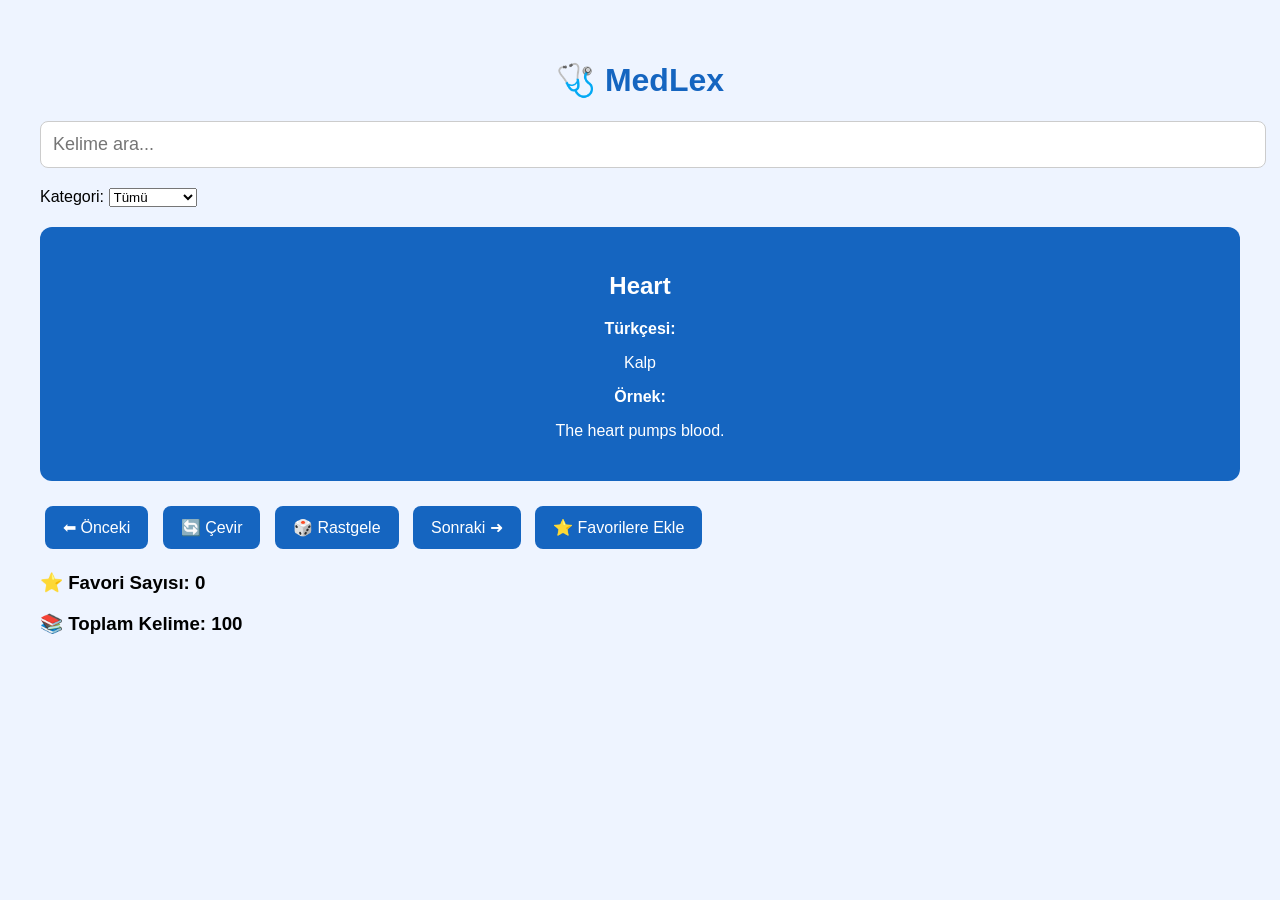
==== index.html @ f3c5c3f8 "İlk çalışan MedLex sürümü" ====
<!DOCTYPE html>
<html lang="tr">
<head>
    <meta charset="UTF-8">
    <meta name="viewport" content="width=device-width, initial-scale=1.0">
    <title>MedLex</title>

    <link rel="stylesheet" href="style.css">
</head>
<body>

<h1>🩺 MedLex</h1>
<input
    type="text"
    id="search"
    placeholder="Kelime ara..."
    onkeyup="searchWord()"
>
<label for="category">Kategori:</label>

<select id="category" onchange="filterCategory()">
    <option value="all">Tümü</option>
    <option value="verbs">Tıbbi Fiiller</option>
    <option value="anatomy">Anatomi</option>
    <option value="diseases">Hastalıklar</option>
    <option value="general">Genel Tıp</option>
</select>
<div class="card">

<h2 id="english">Diagnose</h2>

<p><b>Türkçesi:</b></p>
<p id="turkish">Teşhis koymak</p>

<p><b>Örnek:</b></p>
<p id="example">The doctor diagnosed pneumonia.</p>

</div>

<div>

    <button onclick="previousWord()">⬅ Önceki</button>

    <button onclick="flipCard()">🔄 Çevir</button>

    <button onclick="randomWord()">🎲 Rastgele</button>

    <button onclick="nextWord()">Sonraki ➜</button>

    <button onclick="addFavorite()">⭐ Favorilere Ekle</button>

    <h3>⭐ Favori Sayısı: <span id="favoriteCount">0</span></h3>

    <h3>📚 Toplam Kelime: <span id="wordCount">0</span></h3>

</div>
<script src="anatomy.js"></script>
<script src="diseases.js"></script>
<script src="verbs.js"></script>
<script src="general.js"></script>
<script src="words.js"></script>
<script src="script.js"></script>


</body>
</html>
---- style.css ----
body {
    font-family: Arial, sans-serif;
    background: #eef4ff;
    margin: 0;
    padding: 40px;
}

.container {
    max-width: 600px;
    margin: auto;
    background: white;
    padding: 25px;
    border-radius: 15px;
    box-shadow: 0 0 15px rgba(0,0,0,0.15);
}

h1 {
    text-align: center;
    color: #1565C0;
}

.card {
    background: #1565C0;
    color: white;
    padding: 25px;
    border-radius: 12px;
    margin: 20px 0;
    text-align: center;
}

button {
    background: #1565C0;
    color: white;
    border: none;
    padding: 12px 18px;
    border-radius: 8px;
    cursor: pointer;
    margin: 5px;
    font-size: 16px;
}

button:hover {
    background: #0D47A1;
}
input{

    width:100%;

    padding:12px;

    font-size:18px;

    margin-bottom:20px;

    border-radius:8px;

    border:1px solid #cccccc;

}
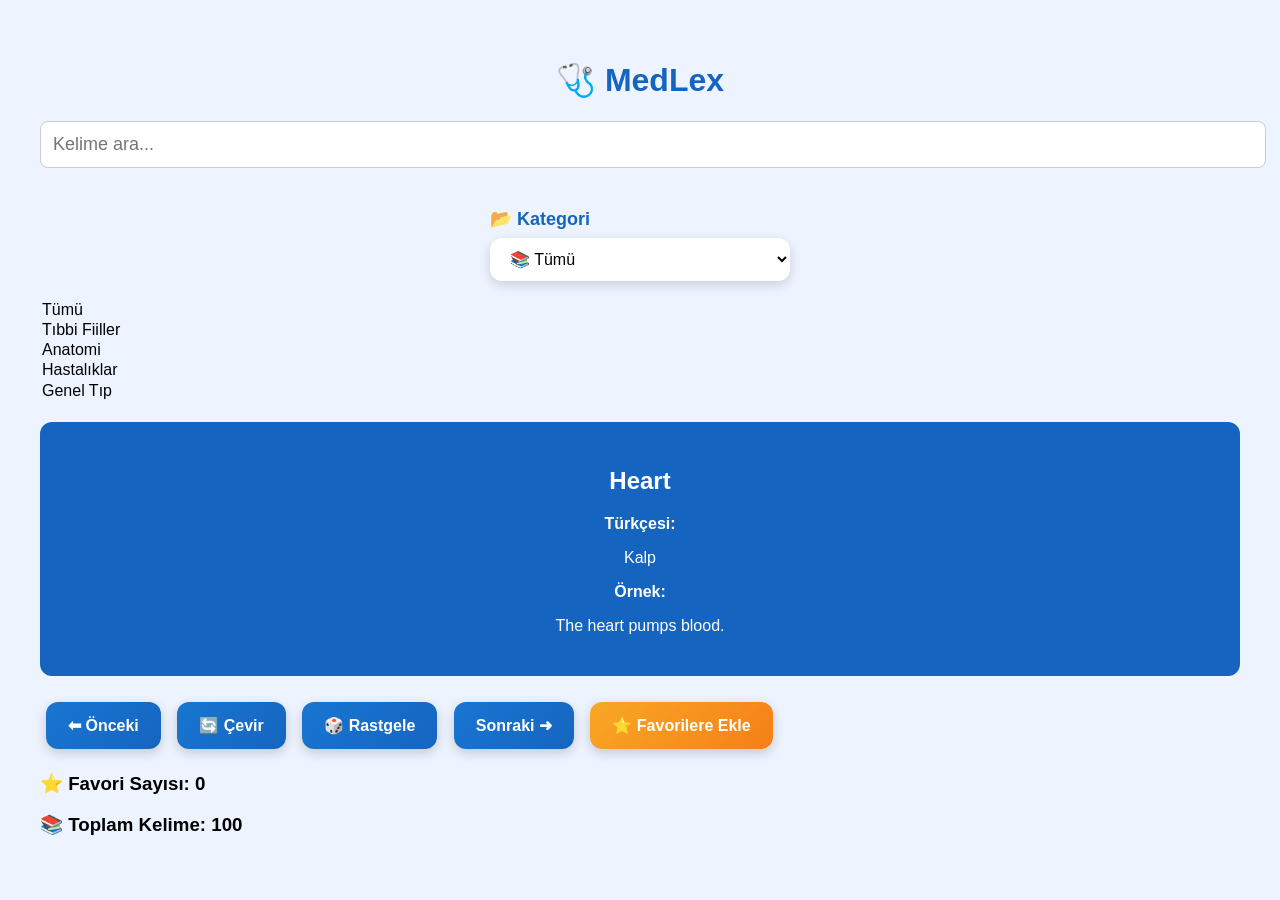
==== commit ef966ab9: "Add favorites category" ====
--- a/index.html
+++ b/index.html
@@ -16,9 +16,23 @@
     placeholder="Kelime ara..."
     onkeyup="searchWord()"
 >
-<label for="category">Kategori:</label>
+<div class="category-box">
 
-<select id="category" onchange="filterCategory()">
+    <label for="category">📂 Kategori</label>
+
+    <select id="category" onchange="filterCategory()">
+
+        <option value="all">📚 Tümü</option>
+        <option value="favorites">⭐ Favoriler</option>
+        <option value="general">🩺 Genel Tıp</option>
+        <option value="anatomy">🦴 Anatomi</option>
+        <option value="diseases">🦠 Hastalıklar</option>
+        <option value="verbs">💉 Tıbbi Fiiller</option>
+        
+
+    </select>
+
+</div>
     <option value="all">Tümü</option>
     <option value="verbs">Tıbbi Fiiller</option>
     <option value="anatomy">Anatomi</option>
@@ -29,7 +43,7 @@
 
 <h2 id="english">Diagnose</h2>
 
-<p><b>Türkçesi:</b></p>
+<p><b id="translationTitle">Türkçesi:</b></p>
 <p id="turkish">Teşhis koymak</p>
 
 <p><b>Örnek:</b></p>
@@ -47,7 +61,9 @@
 
     <button onclick="nextWord()">Sonraki ➜</button>
 
-    <button onclick="addFavorite()">⭐ Favorilere Ekle</button>
+    <button id="favoriteButton" onclick="addFavorite()">
+    ⭐ Favorilere Ekle
+</button>
 
     <h3>⭐ Favori Sayısı: <span id="favoriteCount">0</span></h3>
 
--- a/style.css
+++ b/style.css
@@ -28,19 +28,46 @@
     text-align: center;
 }
 
-button {
-    background: #1565C0;
-    color: white;
-    border: none;
-    padding: 12px 18px;
-    border-radius: 8px;
-    cursor: pointer;
-    margin: 5px;
-    font-size: 16px;
+button{
+
+    background:linear-gradient(135deg,#1976D2,#1565C0);
+
+    color:white;
+
+    border:none;
+
+    border-radius:12px;
+
+    padding:14px 22px;
+
+    margin:6px;
+
+    font-size:16px;
+
+    font-weight:bold;
+
+    cursor:pointer;
+
+    transition:all 0.25s ease;
+
+    box-shadow:0 4px 12px rgba(0,0,0,0.18);
+
 }
 
-button:hover {
-    background: #0D47A1;
+button:hover{
+
+    transform:translateY(-3px);
+
+    box-shadow:0 8px 18px rgba(0,0,0,0.25);
+
+    background:linear-gradient(135deg,#1E88E5,#1565C0);
+
+}
+
+button:active{
+
+    transform:scale(0.97);
+
 }
 input{
 
@@ -56,4 +83,80 @@
 
     border:1px solid #cccccc;
 
+}
+.category-box{
+
+    width:300px;
+    margin:20px auto;
+    text-align:left;
+
+}
+
+.category-box label{
+
+    display:block;
+    margin-bottom:8px;
+    font-weight:bold;
+    color:#1565c0;
+    font-size:18px;
+
+}
+
+#category{
+
+    width:100%;
+    padding:12px 16px;
+
+    border:none;
+    border-radius:12px;
+
+    background:white;
+
+    font-size:16px;
+
+    box-shadow:0 4px 12px rgba(0,0,0,0.15);
+
+    cursor:pointer;
+
+    transition:0.3s;
+
+}
+
+#category:hover{
+
+    transform:translateY(-2px);
+
+    box-shadow:0 8px 20px rgba(0,0,0,0.20);
+
+}
+
+#category:focus{
+
+    outline:none;
+
+    border:2px solid #1976d2;
+
+}
+.favorite-active{
+
+    background:linear-gradient(135deg,#E53935,#C62828) !important;
+
+}
+
+.favorite-active:hover{
+
+    background:linear-gradient(135deg,#EF5350,#D32F2F) !important;
+
+}
+
+.favorite-inactive{
+
+    background:linear-gradient(135deg,#F9A825,#F57F17) !important;
+
+}
+
+.favorite-inactive:hover{
+
+    background:linear-gradient(135deg,#FFB300,#F57C00) !important;
+
 }
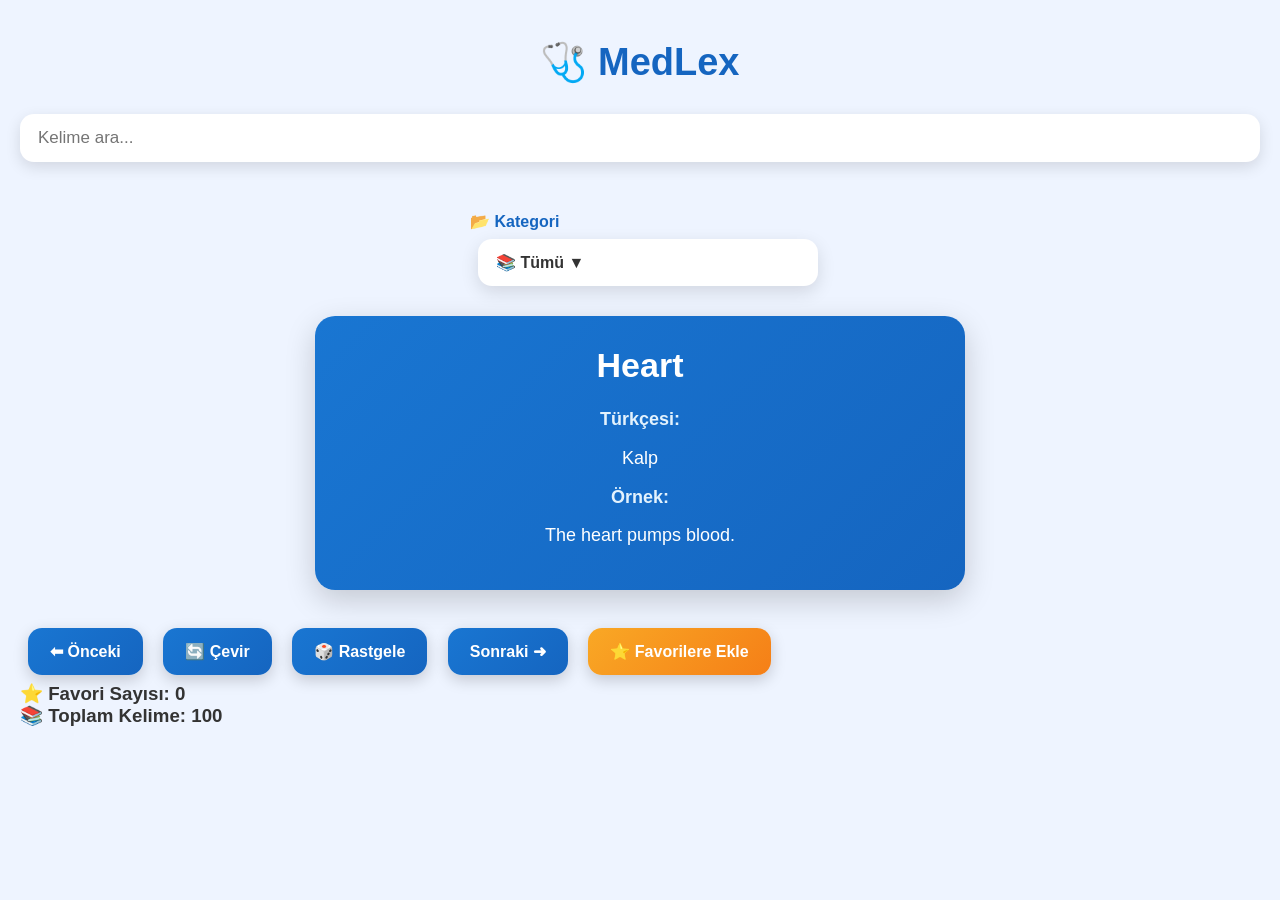
==== commit d76cb404: "Custom dropdown ve kart tasarımı düzeltildi" ====
--- a/index.html
+++ b/index.html
@@ -18,36 +18,68 @@
 >
 <div class="category-box">
 
-    <label for="category">📂 Kategori</label>
+    <label>📂 Kategori</label>
 
-    <select id="category" onchange="filterCategory()">
+    <div class="dropdown">
 
-        <option value="all">📚 Tümü</option>
-        <option value="favorites">⭐ Favoriler</option>
-        <option value="general">🩺 Genel Tıp</option>
-        <option value="anatomy">🦴 Anatomi</option>
-        <option value="diseases">🦠 Hastalıklar</option>
-        <option value="verbs">💉 Tıbbi Fiiller</option>
-        
+        <button
+            id="dropdownButton"
+            class="dropdown-button"
+            onclick="toggleDropdown()">
 
-    </select>
+            📚 Tümü ▼
+
+        </button>
+
+        <div id="dropdownMenu" class="dropdown-menu">
+
+            <div onclick="selectCategory('all','📚 Tümü')">
+                📚 Tümü
+            </div>
+
+            <div onclick="selectCategory('favorites','⭐ Favoriler')">
+                ⭐ Favoriler
+            </div>
+
+            <div onclick="selectCategory('general','🩺 Genel Tıp')">
+                🩺 Genel Tıp
+            </div>
+
+            <div onclick="selectCategory('anatomy','🦴 Anatomi')">
+                🦴 Anatomi
+            </div>
+
+            <div onclick="selectCategory('diseases','🦠 Hastalıklar')">
+                🦠 Hastalıklar
+            </div>
+
+            <div onclick="selectCategory('verbs','💉 Tıbbi Fiiller')">
+                💉 Tıbbi Fiiller
+            </div>
+
+        </div>
+
+    </div>
 
 </div>
-    <option value="all">Tümü</option>
-    <option value="verbs">Tıbbi Fiiller</option>
-    <option value="anatomy">Anatomi</option>
-    <option value="diseases">Hastalıklar</option>
-    <option value="general">Genel Tıp</option>
-</select>
-<div class="card">
+  
+   <div class="card">
 
-<h2 id="english">Diagnose</h2>
+    <h2 id="english">Diagnose</h2>
 
-<p><b id="translationTitle">Türkçesi:</b></p>
-<p id="turkish">Teşhis koymak</p>
+    <p>
+        <b id="translationTitle">Türkçesi:</b>
+    </p>
 
-<p><b>Örnek:</b></p>
-<p id="example">The doctor diagnosed pneumonia.</p>
+    <p id="turkish">Teşhis koymak</p>
+
+    <p>
+        <b>Örnek:</b>
+    </p>
+
+    <p id="example">
+        The doctor diagnosed pneumonia.
+    </p>
 
 </div>
 
@@ -77,6 +109,6 @@
 <script src="words.js"></script>
 <script src="script.js"></script>
 
-
+<div id="toast"></div>
 </body>
 </html>
--- a/style.css
+++ b/style.css
@@ -1,32 +1,213 @@
-body {
-    font-family: Arial, sans-serif;
-    background: #eef4ff;
-    margin: 0;
-    padding: 40px;
-}
-
-.container {
-    max-width: 600px;
-    margin: auto;
-    background: white;
-    padding: 25px;
-    border-radius: 15px;
-    box-shadow: 0 0 15px rgba(0,0,0,0.15);
-}
-
-h1 {
-    text-align: center;
-    color: #1565C0;
-}
-
-.card {
-    background: #1565C0;
-    color: white;
-    padding: 25px;
-    border-radius: 12px;
-    margin: 20px 0;
-    text-align: center;
-}
+/* ==========================================
+   MedLex UI v2
+   Version 2.0
+   ========================================== */
+
+
+/* ---------- GENEL ---------- */
+
+*{
+
+    margin:0;
+    padding:0;
+    box-sizing:border-box;
+
+}
+
+body{
+
+    font-family:Arial, Helvetica, sans-serif;
+
+    background:#EEF4FF;
+
+    color:#333;
+
+    padding:40px 20px;
+
+}
+
+
+/* ---------- BAŞLIK ---------- */
+
+h1{
+
+    text-align:center;
+
+    color:#1565C0;
+
+    margin-bottom:30px;
+
+    font-size:38px;
+
+    font-weight:700;
+
+}
+
+
+/* ---------- CONTAINER ---------- */
+
+.container{
+
+    max-width:900px;
+
+    margin:auto;
+
+}
+/* ---------- SEARCH ---------- */
+
+input{
+
+    width:100%;
+
+    padding:14px 18px;
+
+    font-size:17px;
+
+    border:none;
+
+    border-radius:14px;
+
+    background:white;
+
+    box-shadow:0 5px 15px rgba(0,0,0,.12);
+
+    margin-bottom:25px;
+
+    transition:.3s;
+
+}
+
+input:focus{
+
+    outline:none;
+
+    transform:translateY(-2px);
+
+    box-shadow:0 10px 25px rgba(21,101,192,.20);
+
+}
+/* ---------- CATEGORY ---------- */
+
+.category-box{
+
+    width:340px;
+
+    margin:25px auto;
+
+    transition:.3s;
+
+}
+
+.category-box:hover{
+
+    transform:translateY(-4px);
+
+}
+
+.category-box label{
+
+    display:block;
+
+    margin-bottom:8px;
+
+    color:#1565C0;
+
+    font-weight:bold;
+
+}
+
+.category-box select{
+
+    width:100%;
+
+    padding:14px;
+
+    border:none;
+
+    border-radius:14px;
+
+    background:white;
+
+    box-shadow:0 5px 15px rgba(0,0,0,.12);
+
+    font-size:16px;
+
+    cursor:pointer;
+
+    transition:.3s;
+
+}
+
+.category-box select:hover{
+
+    box-shadow:0 10px 22px rgba(0,0,0,.18);
+
+}
+
+.category-box select:focus{
+
+    outline:none;
+
+    box-shadow:0 0 0 3px rgba(21,101,192,.20);
+
+}
+/* ---------- CARD ---------- */
+
+.card{
+
+    background:linear-gradient(135deg,#1976D2,#1565C0);
+
+    color:white;
+
+    width:90%;
+    max-width:650px;
+
+    margin:30px auto;
+
+    padding:30px;
+
+    border-radius:20px;
+
+    text-align:center;
+
+    box-shadow:0 10px 30px rgba(0,0,0,.18);
+
+    transition:all .30s ease;
+
+}
+
+.card:hover{
+
+    transform:translateY(-6px) scale(1.01);
+
+    box-shadow:0 20px 40px rgba(0,0,0,.22);
+
+}
+
+.card h2{
+
+    font-size:34px;
+
+    margin-bottom:20px;
+
+}
+
+.card p{
+
+    font-size:18px;
+
+    margin:10px 0;
+
+    line-height:1.6;
+
+}
+
+.card b{
+
+    color:#E3F2FD;
+
+}
+/* ---------- BUTTON ---------- */
 
 button{
 
@@ -36,11 +217,11 @@
 
     border:none;
 
-    border-radius:12px;
+    border-radius:14px;
 
     padding:14px 22px;
 
-    margin:6px;
+    margin:8px;
 
     font-size:16px;
 
@@ -48,115 +229,459 @@
 
     cursor:pointer;
 
-    transition:all 0.25s ease;
-
-    box-shadow:0 4px 12px rgba(0,0,0,0.18);
+    transition:all .25s ease;
+
+    box-shadow:0 5px 15px rgba(0,0,0,.18);
 
 }
 
 button:hover{
 
+    transform:translateY(-4px);
+
+    box-shadow:0 12px 25px rgba(0,0,0,.25);
+
+    background:linear-gradient(135deg,#1E88E5,#1565C0);
+
+}
+
+button:active{
+
+    transform:scale(.97);
+
+}
+.card button{
+
+    width:90%;
+
+    display:block;
+
+    margin:12px auto;
+
+    font-size:17px;
+
+}
+.button-group{
+
+    display:flex;
+
+    justify-content:center;
+
+    flex-wrap:wrap;
+
+    gap:10px;
+
+    margin:25px 0;
+
+}
+/* ---------- FAVORITES ---------- */
+
+.favorite-active{
+
+    background:linear-gradient(135deg,#E53935,#C62828)!important;
+
+}
+
+.favorite-active:hover{
+
+    background:linear-gradient(135deg,#EF5350,#D32F2F)!important;
+
+}
+
+.favorite-inactive{
+
+    background:linear-gradient(135deg,#F9A825,#F57F17)!important;
+
+}
+
+.favorite-inactive:hover{
+
+    background:linear-gradient(135deg,#FFB300,#F57C00)!important;
+
+}
+/* ---------- TOAST ---------- */
+
+#toast{
+
+    position:fixed;
+
+    bottom:30px;
+
+    right:30px;
+
+    padding:15px 22px;
+
+    border-radius:14px;
+
+    color:white;
+
+    font-weight:bold;
+
+    opacity:0;
+
+    transform:translateY(20px);
+
+    transition:.35s;
+
+    pointer-events:none;
+
+    z-index:999;
+
+    box-shadow:0 8px 25px rgba(0,0,0,.25);
+
+}
+
+#toast.show{
+
+    opacity:1;
+
+    transform:translateY(0);
+
+}
+
+#toast.success{
+
+    background:linear-gradient(135deg,#43A047,#2E7D32);
+
+}
+
+#toast.error{
+
+    background:linear-gradient(135deg,#E53935,#C62828);
+
+}
+
+#toast.info{
+
+    background:linear-gradient(135deg,#1E88E5,#1565C0);
+
+}
+/* ==========================================
+   INFO BOX
+========================================== */
+
+.info-box{
+
+    width:340px;
+
+    margin:20px auto;
+
+    background:white;
+
+    border-radius:16px;
+
+    padding:15px;
+
+    text-align:center;
+
+    box-shadow:0 6px 18px rgba(0,0,0,.10);
+
+    transition:.3s;
+
+}
+
+.info-box:hover{
+
     transform:translateY(-3px);
 
-    box-shadow:0 8px 18px rgba(0,0,0,0.25);
-
-    background:linear-gradient(135deg,#1E88E5,#1565C0);
-
-}
-
-button:active{
-
-    transform:scale(0.97);
-
-}
-input{
+    box-shadow:0 10px 24px rgba(0,0,0,.15);
+
+}
+
+.info-box p{
+
+    margin:0;
+
+    color:#1565C0;
+
+    font-weight:bold;
+
+}
+/* ==========================================
+   QUIZ
+========================================== */
+
+#question{
+
+    font-size:30px;
+
+    margin-bottom:25px;
+
+    line-height:1.4;
+
+    min-height:80px;
+
+}
+
+#score{
+
+    margin-top:25px;
+
+    font-size:24px;
+
+    font-weight:bold;
+
+    color:#FFF59D;
+
+}
+.card button{
+
+    width:92%;
+
+    min-height:58px;
+
+    border-radius:14px;
+
+    font-size:18px;
+
+    transition:.25s;
+
+}
+
+.card button:hover{
+
+    transform:scale(1.02);
+
+}
+.card{
+
+    animation:fadeCard .4s ease;
+
+}
+
+@keyframes fadeCard{
+
+    from{
+
+        opacity:0;
+
+        transform:translateY(12px);
+
+    }
+
+    to{
+
+        opacity:1;
+
+        transform:translateY(0);
+
+    }
+
+}
+/* ==========================================
+   RESPONSIVE
+========================================== */
+
+@media(max-width:768px){
+
+    body{
+
+        padding:20px;
+
+    }
+
+    h1{
+
+        font-size:30px;
+
+    }
+
+    .card{
+
+        width:100%;
+
+        padding:22px;
+
+    }
+
+    .card h2{
+
+        font-size:28px;
+
+    }
+
+    .card p{
+
+        font-size:17px;
+
+    }
+
+    .category-box{
+
+        width:100%;
+
+    }
+
+    .info-box{
+
+        width:100%;
+
+    }
+
+    button{
+
+        width:100%;
+
+        margin:8px 0;
+
+    }
+
+    .button-group{
+
+        display:block;
+
+    }
+
+}
+/* ==========================================
+   SCROLLBAR
+========================================== */
+
+::-webkit-scrollbar{
+
+    width:10px;
+
+}
+
+::-webkit-scrollbar-track{
+
+    background:#EEF4FF;
+
+}
+
+::-webkit-scrollbar-thumb{
+
+    background:#1565C0;
+
+    border-radius:20px;
+
+}
+
+::-webkit-scrollbar-thumb:hover{
+
+    background:#0D47A1;
+
+}
+/* ==========================================
+   CUSTOM DROPDOWN
+========================================== */
+
+.dropdown{
+
+    position:relative;
 
     width:100%;
 
-    padding:12px;
-
-    font-size:18px;
-
-    margin-bottom:20px;
-
-    border-radius:8px;
-
-    border:1px solid #cccccc;
-
-}
-.category-box{
-
-    width:300px;
-    margin:20px auto;
-    text-align:left;
-
-}
-
-.category-box label{
+}
+
+.dropdown-button{
+
+    width:100%;
+
+    display:flex;
+
+    justify-content:space-between;
+
+    align-items:center;
+
+    padding:14px 18px;
+
+    border:none;
+
+    border-radius:14px;
+
+    background:white;
+
+    color:#333;
+
+    font-size:16px;
+
+    font-weight:bold;
+
+    cursor:pointer;
+
+    box-shadow:0 6px 18px rgba(0,0,0,.12);
+
+    transition:.25s;
+
+}
+
+.dropdown-button:hover{
+
+    transform:translateY(-2px);
+
+    box-shadow:0 10px 22px rgba(0,0,0,.18);
+
+}
+
+.dropdown-menu{
+
+    position:absolute;
+
+    top:110%;
+
+    left:0;
+
+    width:100%;
+
+    background:white;
+
+    border-radius:14px;
+
+    box-shadow:0 15px 35px rgba(0,0,0,.18);
+
+    overflow:hidden;
+
+    display:none;
+
+    z-index:1000;
+
+    animation:dropdownFade .2s ease;
+
+}
+
+.dropdown-menu div{
+
+    padding:14px 18px;
+
+    cursor:pointer;
+
+    transition:.2s;
+
+}
+
+.dropdown-menu div:hover{
+
+    background:#E3F2FD;
+
+    color:#1565C0;
+
+    padding-left:24px;
+
+}
+
+.dropdown-menu.show{
 
     display:block;
-    margin-bottom:8px;
-    font-weight:bold;
-    color:#1565c0;
-    font-size:18px;
-
-}
-
-#category{
-
-    width:100%;
-    padding:12px 16px;
-
-    border:none;
-    border-radius:12px;
-
-    background:white;
-
-    font-size:16px;
-
-    box-shadow:0 4px 12px rgba(0,0,0,0.15);
-
-    cursor:pointer;
-
-    transition:0.3s;
-
-}
-
-#category:hover{
-
-    transform:translateY(-2px);
-
-    box-shadow:0 8px 20px rgba(0,0,0,0.20);
-
-}
-
-#category:focus{
-
-    outline:none;
-
-    border:2px solid #1976d2;
-
-}
-.favorite-active{
-
-    background:linear-gradient(135deg,#E53935,#C62828) !important;
-
-}
-
-.favorite-active:hover{
-
-    background:linear-gradient(135deg,#EF5350,#D32F2F) !important;
-
-}
-
-.favorite-inactive{
-
-    background:linear-gradient(135deg,#F9A825,#F57F17) !important;
-
-}
-
-.favorite-inactive:hover{
-
-    background:linear-gradient(135deg,#FFB300,#F57C00) !important;
+
+}
+
+@keyframes dropdownFade{
+
+    from{
+
+        opacity:0;
+
+        transform:translateY(-8px);
+
+    }
+
+    to{
+
+        opacity:1;
+
+        transform:translateY(0);
+
+    }
 
 }
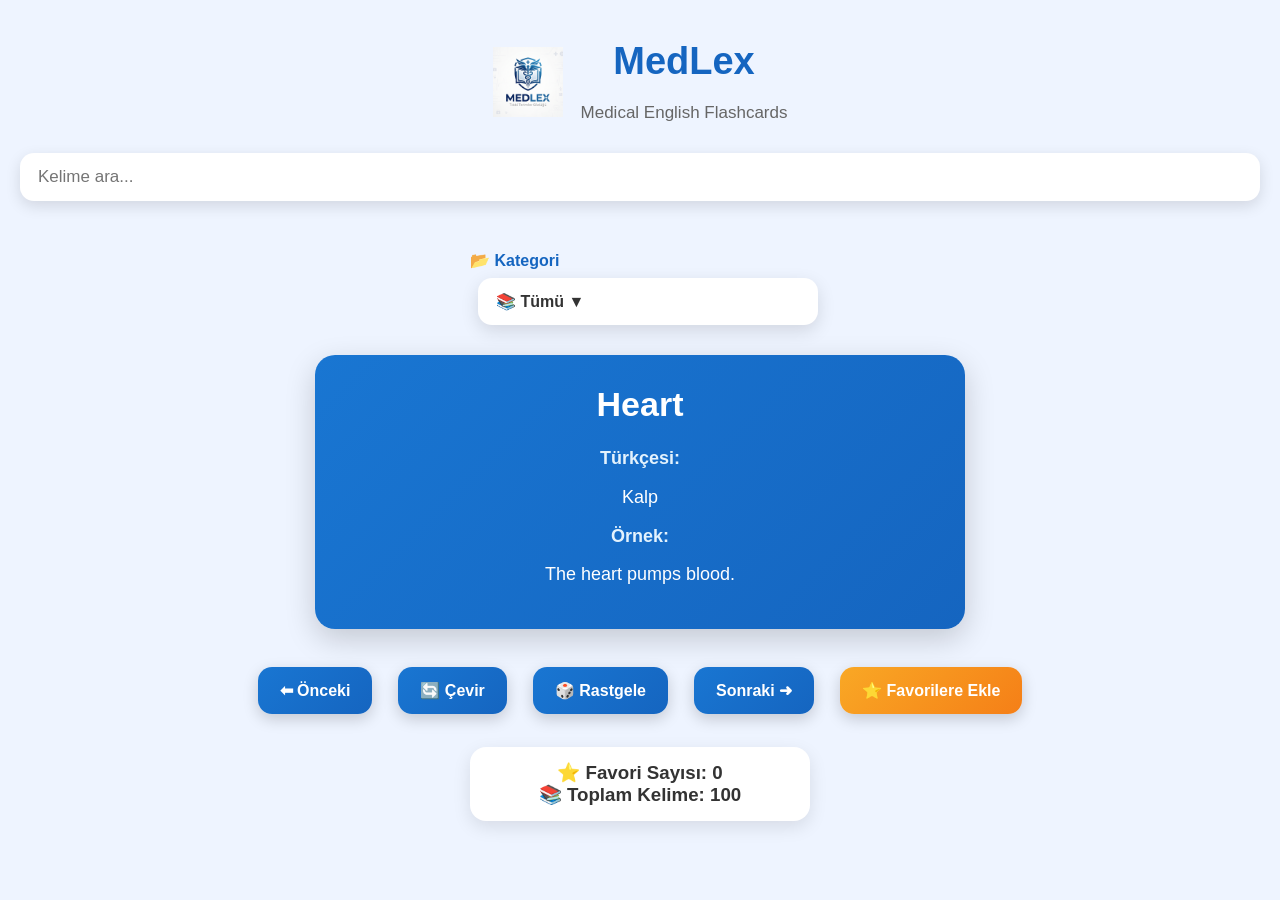
==== commit f33c35e0: "Complete quiz system with results and improvements" ====
--- a/index.html
+++ b/index.html
@@ -3,16 +3,35 @@
 <head>
     <meta charset="UTF-8">
     <meta name="viewport" content="width=device-width, initial-scale=1.0">
-    <title>MedLex</title>
-
+    <title>MedLex | Medical English</title>
+    <link rel="icon" type="image/png" href="medlexlogo.png">
     <link rel="stylesheet" href="style.css">
 </head>
+
 <body>
 
-<h1>🩺 MedLex</h1>
+<header class="header">
+
+    <img src="medlexlogo.png" alt="MedLex Logo" class="logo">
+
+    <div>
+
+        <h1>MedLex</h1>
+
+        <p class="subtitle">
+            Medical English Flashcards
+        </p>
+
+    </div>
+
+</header>
+
+<main>
+
 <input
     type="text"
     id="search"
+    autocomplete="off"
     placeholder="Kelime ara..."
     onkeyup="searchWord()"
 >
@@ -83,7 +102,7 @@
 
 </div>
 
-<div>
+<div class="button-group">
 
     <button onclick="previousWord()">⬅ Önceki</button>
 
@@ -94,21 +113,31 @@
     <button onclick="nextWord()">Sonraki ➜</button>
 
     <button id="favoriteButton" onclick="addFavorite()">
-    ⭐ Favorilere Ekle
-</button>
+        ⭐ Favorilere Ekle
+    </button>
+
+</div>
+
+<div class="info-box">
 
     <h3>⭐ Favori Sayısı: <span id="favoriteCount">0</span></h3>
 
     <h3>📚 Toplam Kelime: <span id="wordCount">0</span></h3>
 
 </div>
+
+</main>
+
+<div id="toast"></div>
+
 <script src="anatomy.js"></script>
 <script src="diseases.js"></script>
 <script src="verbs.js"></script>
 <script src="general.js"></script>
 <script src="words.js"></script>
+<script src="utils.js"></script>
 <script src="script.js"></script>
 
-<div id="toast"></div>
+
 </body>
 </html>
--- a/style.css
+++ b/style.css
@@ -684,4 +684,39 @@
 
     }
 
+}
+/* HEADER */
+
+.header{
+
+    display:flex;
+
+    justify-content:center;
+
+    align-items:center;
+
+    gap:18px;
+
+    margin-bottom:30px;
+
+}
+
+.logo{
+
+    width:70px;
+
+    height:70px;
+
+    object-fit:contain;
+
+}
+
+.subtitle{
+
+    margin-top:-10px;
+
+    color:#666;
+
+    font-size:17px;
+
 }
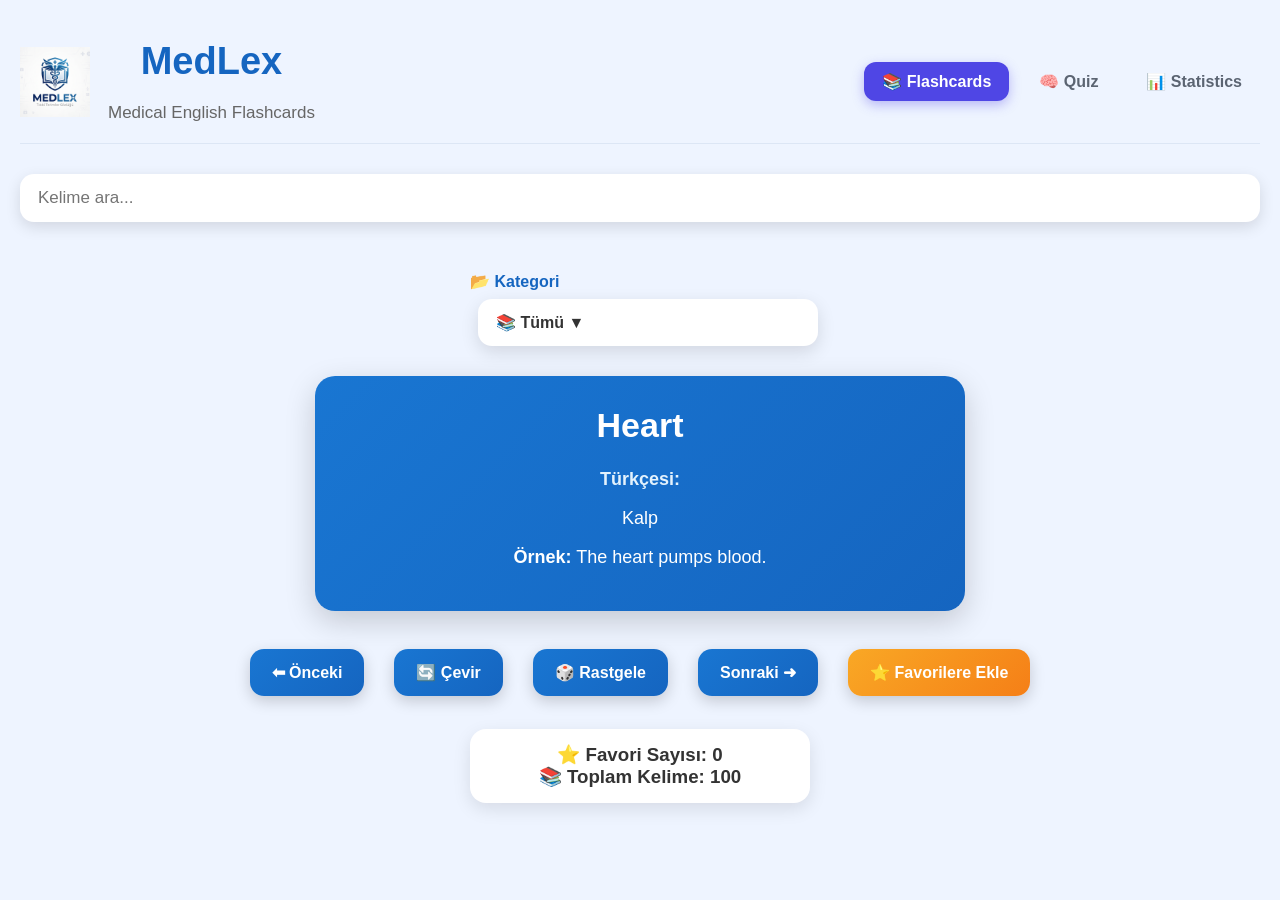
==== commit 0ce716f4: "istatistik yarım kaldı devam edicek gpt hata verdi" ====
--- a/index.html
+++ b/index.html
@@ -12,17 +12,37 @@
 
 <header class="header">
 
-    <img src="medlexlogo.png" alt="MedLex Logo" class="logo">
+    <div class="header-left">
 
-    <div>
+        <img src="medlexlogo.png" alt="MedLex Logo" class="logo">
 
-        <h1>MedLex</h1>
+        <div>
 
-        <p class="subtitle">
-            Medical English Flashcards
-        </p>
+            <h1>MedLex</h1>
+
+            <p class="subtitle">
+                Medical English Flashcards
+            </p>
+
+        </div>
 
     </div>
+
+    <nav class="navbar">
+
+        <a href="index.html" class="active">
+            📚 Flashcards
+        </a>
+
+        <a href="quiz.html">
+            🧠 Quiz
+        </a>
+
+        <a href="statistics.html">
+    📊 Statistics
+     </a>
+
+    </nav>
 
 </header>
 
@@ -35,9 +55,10 @@
     placeholder="Kelime ara..."
     onkeyup="searchWord()"
 >
+
 <div class="category-box">
 
-    <label>📂 Kategori</label>
+    <label for="dropdownButton">📂 Kategori</label>
 
     <div class="dropdown">
 
@@ -82,7 +103,7 @@
 
 </div>
   
-   <div class="card">
+<div class="card">
 
     <h2 id="english">Diagnose</h2>
 
@@ -93,26 +114,23 @@
     <p id="turkish">Teşhis koymak</p>
 
     <p>
-        <b>Örnek:</b>
-    </p>
-
-    <p id="example">
-        The doctor diagnosed pneumonia.
-    </p>
+    <strong>Örnek:</strong>
+    <span id="example"></span>
+</p>
 
 </div>
 
 <div class="button-group">
 
-    <button onclick="previousWord()">⬅ Önceki</button>
+    <button type="button" onclick="previousWord()">⬅ Önceki</button>
 
-    <button onclick="flipCard()">🔄 Çevir</button>
+    <button type="button" onclick="flipCard()">🔄 Çevir</button>
 
-    <button onclick="randomWord()">🎲 Rastgele</button>
+    <button type="button"onclick="randomWord()">🎲 Rastgele</button>
 
-    <button onclick="nextWord()">Sonraki ➜</button>
+    <button type="button"onclick="nextWord()">Sonraki ➜</button>
 
-    <button id="favoriteButton" onclick="addFavorite()">
+    <button id="favoriteButton" type="button" onclick="addFavorite()">
         ⭐ Favorilere Ekle
     </button>
 
--- a/style.css
+++ b/style.css
@@ -24,6 +24,8 @@
 
     padding:40px 20px;
 
+    min-height:100vh;
+
 }
 
 
@@ -43,16 +45,6 @@
 
 }
 
-
-/* ---------- CONTAINER ---------- */
-
-.container{
-
-    max-width:900px;
-
-    margin:auto;
-
-}
 /* ---------- SEARCH ---------- */
 
 input{
@@ -174,6 +166,8 @@
 
     transition:all .30s ease;
 
+    animation:fadeCard .4s ease;
+
 }
 
 .card:hover{
@@ -229,7 +223,10 @@
 
     cursor:pointer;
 
-    transition:all .25s ease;
+    transition:
+        transform .25s ease,
+        box-shadow .25s ease,
+        background .25s ease;
 
     box-shadow:0 5px 15px rgba(0,0,0,.18);
 
@@ -250,17 +247,7 @@
     transform:scale(.97);
 
 }
-.card button{
-
-    width:90%;
-
-    display:block;
-
-    margin:12px auto;
-
-    font-size:17px;
-
-}
+
 .button-group{
 
     display:flex;
@@ -269,7 +256,7 @@
 
     flex-wrap:wrap;
 
-    gap:10px;
+    gap:14px;
 
     margin:25px 0;
 
@@ -428,6 +415,10 @@
 
     width:92%;
 
+    display:block;
+
+    margin:12px auto;
+
     min-height:58px;
 
     border-radius:14px;
@@ -441,11 +432,6 @@
 .card button:hover{
 
     transform:scale(1.02);
-
-}
-.card{
-
-    animation:fadeCard .4s ease;
 
 }
 
@@ -532,6 +518,20 @@
 
     }
 
+    .header{
+
+        flex-direction:column;
+
+    }
+
+    .navbar{
+
+        flex-wrap:wrap;
+
+        justify-content:center;
+
+    }
+
 }
 /* ==========================================
    SCROLLBAR
@@ -612,6 +612,10 @@
 
     box-shadow:0 10px 22px rgba(0,0,0,.18);
 
+    background:white;
+
+    color:#333;
+
 }
 
 .dropdown-menu{
@@ -691,7 +695,7 @@
 
     display:flex;
 
-    justify-content:center;
+    justify-content:space-between;
 
     align-items:center;
 
@@ -699,6 +703,10 @@
 
     margin-bottom:30px;
 
+    padding-bottom:20px;
+
+    border-bottom:1px solid #dce6f5;
+
 }
 
 .logo{
@@ -709,6 +717,14 @@
 
     object-fit:contain;
 
+    transition:.25s;
+
+}
+
+.logo:hover{
+
+    transform:rotate(-5deg) scale(1.05);
+
 }
 
 .subtitle{
@@ -719,4 +735,65 @@
 
     font-size:17px;
 
-}+}
+/* ===================== */
+/* Header & Navigation   */
+/* ===================== */
+
+.header-left{
+
+    display:flex;
+    align-items:center;
+    gap:18px;
+
+}
+
+.navbar{
+
+    display:flex;
+    gap:12px;
+
+}
+
+.navbar a{
+
+    text-decoration:none;
+
+    color:#5b6472;
+
+    padding:10px 18px;
+
+    border-radius:12px;
+
+    transition:.25s;
+
+    font-weight:600;
+
+}
+
+.navbar a:hover{
+
+    background:#eef2ff;
+
+    color:#4f46e5;
+
+    transform:translateY(-2px);
+
+}
+
+.navbar .active{
+
+    background:#4f46e5;
+
+    color:white;
+
+    box-shadow:0 4px 12px rgba(79,70,229,.35);
+
+}
+
+.navbar .active:hover{
+
+    transform:translateY(-2px);
+
+}
+
